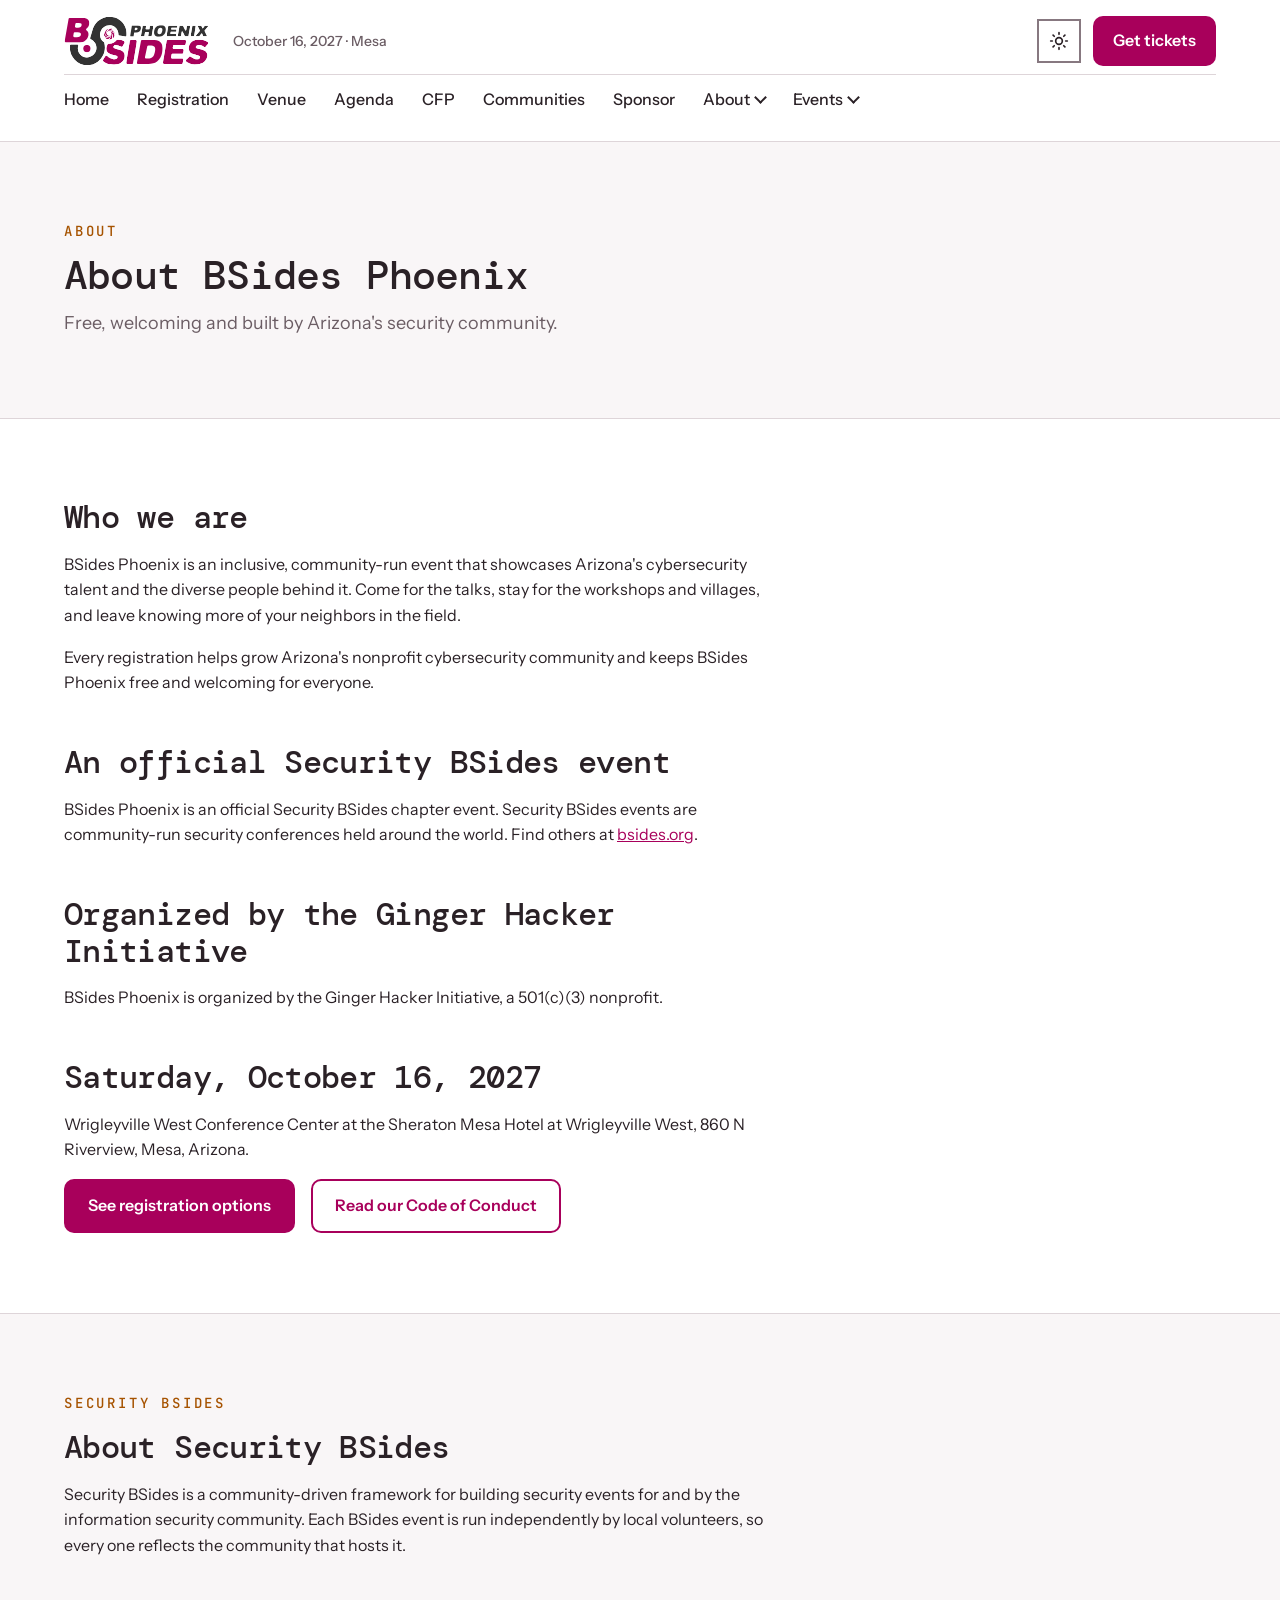
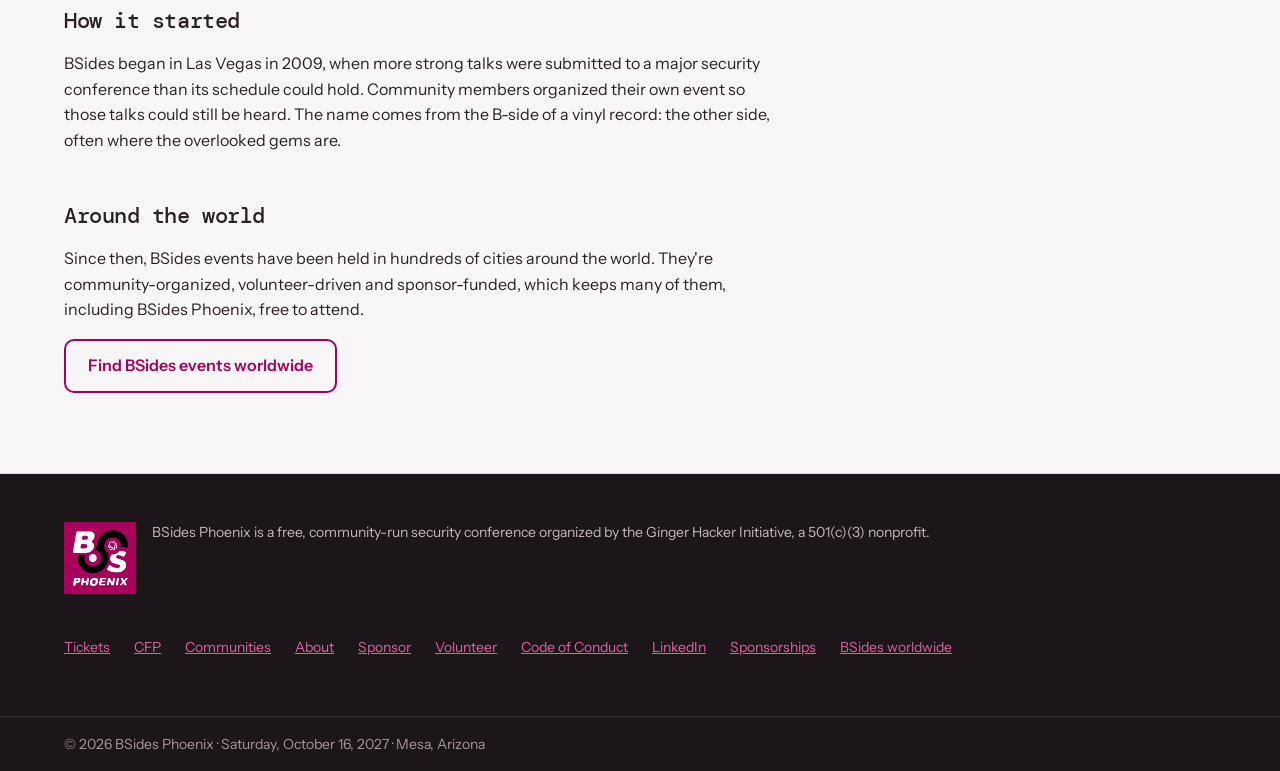
==== about/index.html @ 87bfc8dd "About page: add an "About Security BSides" section Covers the worldwide BSides framework, how it sta" ====
<!doctype html>
<html lang="en">
<head>
<meta charset="utf-8">
<meta name="viewport" content="width=device-width, initial-scale=1">
<!-- Apply a saved light/dark choice before the page is drawn (see assets/js/theme.js) -->
<script>try{var t=localStorage.getItem("bsp-theme");if(t==="light"||t==="dark")document.documentElement.setAttribute("data-theme",t)}catch(e){}</script>
<!-- Part of the full site preview: keep it out of search results until it goes official (see README) -->
<meta name="robots" content="noindex, nofollow">
<title>About BSides Phoenix · BSides Phoenix 2027</title>
<meta name="description" content="BSides Phoenix is a free, community-run security conference in Mesa, Arizona, organized by the Ginger Hacker Initiative.">
<link rel="preconnect" href="https://fonts.googleapis.com">
<link rel="preconnect" href="https://fonts.gstatic.com" crossorigin>
<link rel="icon" href="../favicon-32.png" sizes="32x32" type="image/png">
<link rel="icon" href="../assets/logo/bsides-phoenix-icon.svg" type="image/svg+xml">
<link rel="apple-touch-icon" href="../apple-touch-icon.png">
<link href="https://fonts.googleapis.com/css2?family=Instrument+Sans:wght@400..700&amp;family=DM+Mono:wght@400;500&amp;family=JetBrains+Mono:wght@500&amp;display=swap" rel="stylesheet">
<link rel="stylesheet" href="../assets/css/site.css">
<script src="../assets/js/theme.js" defer></script>
<script src="../assets/js/nav.js" defer></script>
</head>
<body>
<div class="page">
<a href="#top" class="skip-link">Skip to main content</a>

<!-- Header: the same menu is copied into preview/, cfp/, communities/, about/, events/, sponsor/ and volunteer/. Change all of them together. -->
<header class="site-header site-header--nav">
<div class="site-header__inner">
<a href="../preview/" class="brand">
<img src="../assets/logo/bsides-phoenix-horizontal-color.svg" alt="BSides Phoenix home" width="145" height="50" class="brand__logo brand__logo--light"><img src="../assets/logo/bsides-phoenix-horizontal-white.svg" alt="BSides Phoenix home" width="145" height="50" class="brand__logo brand__logo--dark">
<span class="brand__date">October 16, 2027 · Mesa</span>
</a>
<div class="header-actions">
<button type="button" class="theme-toggle" aria-label="Switch between light and dark mode" hidden>
<svg class="theme-toggle__sun" viewBox="0 0 24 24" fill="none" stroke="currentColor" stroke-width="2" stroke-linecap="round" aria-hidden="true"><circle cx="12" cy="12" r="4"/><path d="M12 2v2M12 20v2M4.9 4.9l1.4 1.4M17.7 17.7l1.4 1.4M2 12h2M20 12h2M4.9 19.1l1.4-1.4M17.7 6.3l1.4-1.4"/></svg>
<svg class="theme-toggle__moon" viewBox="0 0 24 24" fill="none" stroke="currentColor" stroke-width="2" stroke-linecap="round" stroke-linejoin="round" aria-hidden="true"><path d="M20 14.5A8 8 0 0 1 9.5 4a8 8 0 1 0 10.5 10.5z"/></svg>
</button>
<a href="https://www.zeffy.com/en-US/ticketing/bsides-phoenix" class="btn btn-primary btn--compact">Get tickets</a>
<button type="button" class="menu-toggle" aria-expanded="false" aria-controls="site-nav" hidden>Menu</button>
</div>
<nav id="site-nav" class="site-nav" aria-label="Main">
<ul class="site-nav__list">
<li><a href="../preview/" class="nav-link">Home</a></li>
<li><a href="../preview/#registration" class="nav-link">Registration</a></li>
<li><a href="../preview/#venue" class="nav-link">Venue</a></li>
<li><a href="../preview/#agenda" class="nav-link">Agenda</a></li>
<li><a href="../cfp/" class="nav-link">CFP</a></li>
<li><a href="../communities/" class="nav-link">Communities</a></li>
<li><a href="../sponsor/" class="nav-link">Sponsor</a></li>
<li><details class="site-nav__dd"><summary class="nav-link">About</summary>
<ul class="site-nav__menu">
<li><a href="../about/" aria-current="page">About BSides Phoenix</a></li>
<li><a href="../code-of-conduct/">Code of Conduct</a></li>
</ul></details></li>
<li><details class="site-nav__dd"><summary class="nav-link">Events</summary>
<ul class="site-nav__menu">
<li><a href="../events/">Past events</a></li>
</ul></details></li>
</ul>
</nav>
</div>
</header>

<main id="top">
<section class="page-hero">
<div class="wrap stack gap-12">
<p class="eyebrow">About</p>
<h1 class="doc__title">About BSides Phoenix</h1>
<p class="page-hero__lead">Free, welcoming and built by Arizona's security community.</p>
</div>
</section>

<section>
<div class="wrap stack gap-48">
<div class="stack gap-16 measure">
<h2 class="h2">Who we are</h2>
<p class="m-0">BSides Phoenix is an inclusive, community-run event that showcases Arizona's cybersecurity talent and the diverse people behind it. Come for the talks, stay for the workshops and villages, and leave knowing more of your neighbors in the field.</p>
<p class="m-0">Every registration helps grow Arizona's nonprofit cybersecurity community and keeps BSides Phoenix free and welcoming for everyone.</p>
</div>

<div class="stack gap-16 measure">
<h2 class="h2">An official Security BSides event</h2>
<p class="m-0">BSides Phoenix is an official Security BSides chapter event. Security BSides events are community-run security conferences held around the world. Find others at <a href="https://bsides.org">bsides.org</a>.</p>
</div>

<div class="stack gap-16 measure">
<h2 class="h2">Organized by the Ginger Hacker Initiative</h2>
<p class="m-0">BSides Phoenix is organized by the Ginger Hacker Initiative, a 501(c)(3) nonprofit.</p>
</div>

<div class="stack gap-16 measure">
<h2 class="h2">Saturday, October 16, 2027</h2>
<p class="m-0">Wrigleyville West Conference Center at the Sheraton Mesa Hotel at Wrigleyville West, 860 N Riverview, Mesa, Arizona.</p>
<div class="row gap-16">
<a href="../preview/#registration" class="btn btn-primary">See registration options</a>
<a href="../code-of-conduct/" class="btn btn-outline">Read our Code of Conduct</a>
</div>
</div>
</div>
</section>

<section class="band" aria-labelledby="security-bsides">
<div class="wrap stack gap-48">
<div class="stack gap-16 measure">
<p class="eyebrow">Security BSides</p>
<h2 id="security-bsides" class="h2">About Security BSides</h2>
<p class="m-0">Security BSides is a community-driven framework for building security events for and by the information security community. Each BSides event is run independently by local volunteers, so every one reflects the community that hosts it.</p>
</div>

<div class="stack gap-16 measure">
<h3 class="h3">How it started</h3>
<p class="m-0">BSides began in Las Vegas in 2009, when more strong talks were submitted to a major security conference than its schedule could hold. Community members organized their own event so those talks could still be heard. The name comes from the B-side of a vinyl record: the other side, often where the overlooked gems are.</p>
</div>

<div class="stack gap-16 measure">
<h3 class="h3">Around the world</h3>
<p class="m-0">Since then, BSides events have been held in hundreds of cities around the world. They're community-organized, volunteer-driven and sponsor-funded, which keeps many of them, including BSides Phoenix, free to attend.</p>
<div class="row gap-16"><a href="https://bsides.org" class="btn btn-outline">Find BSides events worldwide</a></div>
</div>
</div>
</section>
</main>

<footer class="site-footer on-dark">
<div class="wrap row gap-32 site-footer__inner">
<div class="site-footer__about">
<img src="../assets/logo/bsides-phoenix-badge-magenta.svg" alt="" width="72" height="72" class="site-footer__badge">
<p class="site-footer__text">BSides Phoenix is a free, community-run security conference organized by the Ginger Hacker Initiative, a 501(c)(3) nonprofit.</p>
</div>
<nav aria-label="Footer" class="footer-nav">
<a href="https://www.zeffy.com/en-US/ticketing/bsides-phoenix" class="footer-link">Tickets</a>
<a href="../cfp/" class="footer-link">CFP</a>
<a href="../communities/" class="footer-link">Communities</a>
<a href="../about/" class="footer-link">About</a>
<a href="../sponsor/" class="footer-link">Sponsor</a>
<a href="../volunteer/" class="footer-link">Volunteer</a>
<a href="../code-of-conduct/" class="footer-link">Code of Conduct</a>
<a href="https://www.linkedin.com/company/bsidesphx" class="footer-link">LinkedIn</a>
<a href="mailto:sponsorships@bsidesphoenix.org" class="footer-link">Sponsorships</a>
<a href="https://bsides.org" class="footer-link">BSides worldwide</a>
</nav>
</div>
<div class="site-footer__legal">
<p>© 2026 BSides Phoenix · Saturday, October 16, 2027 · Mesa, Arizona</p>
</div>
</footer>

</div>
</body>
</html>
---- assets/css/site.css ----
/* BSides Phoenix 2027 site styles
   Colours come from the design-token custom properties below.
   Fonts: Instrument Sans (body, nav, buttons), DM Mono (headings, dates,
   venue labels), JetBrains Mono (eyebrows) */

/* ---------- Design tokens ----------
   Names and values match the BSides Phoenix design system (tokens.json).
   orange-text is the light-theme value. Change a colour here, not below. */
:root {
  /* Core brand */
  --phx-magenta: #a8005b;
  --phx-white: #ffffff;
  /* 2027 event theme */
  --event-orange: #f38300;
  --orange-text: #a65300;
  --duotone-orange: #b75012;
  --duotone-magenta: #950050;
  /* Warm charcoal ramp */
  --charcoal-950: #1c1519;
  --charcoal-900: #2a2126;
  --charcoal-800: #3b3036;
  --charcoal-700: #52454c;
  --charcoal-600: #6b5d64;
  --charcoal-500: #877880;
  --charcoal-400: #a5979e;
  --charcoal-300: #c4b8be;
  --charcoal-200: #ded5d9;
  --charcoal-100: #f1ecee;
  --charcoal-50: #f9f6f7;
  /* Magenta ramp */
  --magenta-900: #5c0032;
  --magenta-700: #7f0045;
  --magenta-300: #e0619f;
  --magenta-200: #efa8cb;
  --magenta-100: #f9e0ec;

  /* Type families */
  --font-sans: 'Instrument Sans', 'Helvetica Neue', Arial, sans-serif;
  --font-mono: 'DM Mono', ui-monospace, Menlo, Consolas, monospace;
  --font-code: 'JetBrains Mono', ui-monospace, Menlo, Consolas, monospace;
  /* Page gutter: the side margin every section's content keeps from the screen edge */
  --gutter: 24px;
}
@media (min-width: 641px) { :root { --gutter: 64px; } }

/* ---------- Theme roles ----------
   Named after the design system's semantic tokens. Rules below use these
   for anything that should change in dark mode; fixed brand areas (hero,
   venue, agenda, newsletter, footer) keep their own colours.
   Light values here; dark values in the media query below. Labels (.chip)
   and the Zeffy signup box always sit on white, so they keep light roles. */
:root, .chip, .newsletter__box {
  --surface: var(--phx-white);
  --surface-alt: var(--charcoal-50);
  --ink: var(--charcoal-900);
  --ink-muted: var(--charcoal-600);
  --accent-text: var(--phx-magenta);
  --accent-hover: var(--magenta-700);
  --divider: var(--charcoal-200);
  --border: var(--charcoal-500);
  --focus: var(--phx-magenta);
}
.chip, .newsletter__box { --orange-text: #a65300; color-scheme: light; }
:root { color-scheme: light dark; }

/* Dark mode follows the visitor's device setting. */
/* Dark theme: follows the device setting unless the visitor picked a mode with the
   theme switch (assets/js/theme.js sets data-theme="light" or "dark" on <html>). */
@media (prefers-color-scheme: dark) {
  :root:not([data-theme="light"]) {
    --surface: var(--charcoal-950);
    --surface-alt: var(--charcoal-900);
    --ink: var(--charcoal-100);
    --ink-muted: var(--charcoal-300);
    --accent-text: var(--magenta-300);
    --accent-hover: var(--magenta-200);
    --orange-text: var(--event-orange);
    --divider: var(--charcoal-800);
    --focus: var(--magenta-300);
  }
  /* The agenda band shares the dark page ground, so give it edges. */
  :root:not([data-theme="light"]) .dark { border-top: 1px solid var(--divider); border-bottom: 1px solid var(--divider); }
}
:root[data-theme="dark"] {
  color-scheme: dark;
    --surface: var(--charcoal-950);
    --surface-alt: var(--charcoal-900);
    --ink: var(--charcoal-100);
    --ink-muted: var(--charcoal-300);
    --accent-text: var(--magenta-300);
    --accent-hover: var(--magenta-200);
    --orange-text: var(--event-orange);
    --divider: var(--charcoal-800);
    --focus: var(--magenta-300);
}
:root[data-theme="dark"] .dark { border-top: 1px solid var(--divider); border-bottom: 1px solid var(--divider); }
:root[data-theme="light"] { color-scheme: light; }

/* ---------- Base ---------- */
html { scroll-behavior: smooth; }
/* Respect the device's "reduce motion" setting: no smooth scrolling or animations */
@media (prefers-reduced-motion: reduce) {
  html { scroll-behavior: auto; }
  *, *::before, *::after { transition-duration: 0.01ms !important; animation-duration: 0.01ms !important; }
}
/* "Skip to main content": hidden until a keyboard user tabs to it */
.skip-link {
  position: absolute; left: 16px; top: -100px; z-index: 100;
  background: var(--phx-magenta); color: var(--phx-white); padding: 12px 16px; font-weight: 600; text-decoration: none;
}
.skip-link:focus { top: 16px; color: var(--phx-white); }
body { margin: 0; background: var(--surface); }
a { color: var(--accent-text); }
a:hover { color: var(--accent-hover); }
a:focus-visible, button:focus-visible, input:focus-visible, summary:focus-visible { outline: 2px solid var(--focus); outline-offset: 2px; }
.on-dark :focus-visible { outline-color: var(--magenta-300); }
.on-photo :focus-visible { outline-color: var(--phx-white); }
summary { cursor: pointer; }

.page {
  font-family: var(--font-sans);
  color: var(--ink);
  background: var(--surface);
  font-size: 16px;
  line-height: 1.6;
}

/* ---------- Layout helpers ---------- */
.wrap { max-width: 1200px; margin: 0 auto; padding: 80px var(--gutter); }
.wrap--narrow { max-width: 880px; }
.stack { display: flex; flex-direction: column; }
.row { display: flex; flex-wrap: wrap; }
.items-start { align-items: flex-start; }
.self-start { align-self: flex-start; }
.min-0 { min-width: 0; }
.gap-8 { gap: 8px; }
.gap-12 { gap: 12px; }
.gap-16 { gap: 16px; }
.gap-24 { gap: 24px; }
.gap-32 { gap: 32px; }
.gap-48 { gap: 48px; }
.measure { max-width: 720px; }
.grow { flex-grow: 1; }
.muted { color: var(--ink-muted); }
.m-0 { margin: 0; }
.sr-only { position: absolute; width: 1px; height: 1px; overflow: hidden; clip: rect(0 0 0 0); white-space: nowrap; }

/* ---------- Type ---------- */
/* Eyebrows use JetBrains Mono. It is monospaced, so tracking stays even. */
.eyebrow {
  margin: 0;
  font-family: var(--font-code);
  font-size: 14px;
  line-height: 1.4;
  font-weight: 500;
  letter-spacing: 0.2em;
  text-transform: uppercase;
  color: var(--orange-text);
}
.eyebrow--plain { color: inherit; }
.eyebrow--bright { color: var(--event-orange); }
/* Headings use DM Mono, which comes in 400 and 500 only. */
.h2, .h3, .hero__title, .ticket__price, .note__title, .faq__q, .doc__title, .doc__summary-title, .doc h2 {
  font-family: var(--font-mono); font-weight: 500; letter-spacing: -0.02em;
}
.h2 { margin: 0; font-size: 32px; line-height: 1.15; }
.h3 { margin: 0; font-size: 22px; line-height: 1.3; }
.date-type {
  font-family: var(--font-mono);
  font-size: 22px;
  line-height: 1.2;
  font-weight: 500;
  letter-spacing: -0.01em;
  text-transform: uppercase;
}

/* ---------- Buttons ----------
   Hover keeps the same color (buttons don't change color on hover). */
.btn { text-decoration: none; font-weight: 600; }
.btn-primary, .btn-primary:hover { background: var(--phx-magenta); color: var(--phx-white); padding: 14px 24px; }
.btn-outline, .btn-outline:hover { border: 2px solid var(--accent-text); color: var(--accent-text); padding: 12px 22px; }
.btn-light, .btn-light:hover { background: var(--phx-white); color: var(--phx-magenta); padding: 14px 24px; }
.btn-outline-light, .btn-outline-light:hover { border: 2px solid var(--phx-white); color: var(--phx-white); padding: 12px 26px; }
.btn-primary.btn--compact { padding: 12px 20px; }
.btn-light.btn--wide { padding: 14px 28px; }
.btn-outline.btn--small { padding: 10px 20px; }

/* Location tags (white boxes with orange text) */
.chip {
  display: inline-flex;
  gap: 4px;
  padding: 8px 12px;
  background: var(--phx-white);
  color: var(--orange-text);
  font-family: var(--font-mono);
  font-size: 14px;
  line-height: 1.2;
  text-transform: uppercase;
}
.chips { display: flex; flex-direction: column; align-items: flex-start; gap: 16px; }

/* ---------- Header ---------- */
.site-header { border-bottom: 1px solid var(--divider); background: var(--surface); }
.site-header__inner {
  max-width: 1200px; margin: 0 auto; padding: 16px var(--gutter);
  display: flex; flex-wrap: wrap; align-items: center; justify-content: space-between; gap: 16px;
}
.brand, .brand:hover { display: flex; align-items: center; gap: 24px; text-decoration: none; color: var(--ink); }
.brand__logo { display: block; height: 50px; width: auto; }
.brand__date { font-size: 14px; font-weight: 500; color: var(--ink-muted); }
.main-nav { display: flex; flex-wrap: wrap; align-items: center; gap: 8px 24px; }
.nav-link, .nav-link:hover { color: var(--ink); text-decoration: none; font-weight: 500; padding: 10px 0; }

/* ---------- Hero ---------- */
.hero { position: relative; overflow: hidden; background: linear-gradient(90deg, var(--duotone-orange) 0%, var(--duotone-magenta) 100%); color: var(--phx-white); }
.hero__skyline { position: absolute; left: 0; right: 0; bottom: 0; width: 100%; height: 240px; display: block; }
.hero__inner {
  position: relative; max-width: 1200px; margin: 0 auto; padding: 72px var(--gutter) 280px;
  display: flex; flex-direction: column; align-items: flex-start; gap: 32px;
}
.hero__logo { display: block; width: 360px; max-width: 100%; height: auto; }
.hero__text { display: flex; flex-direction: column; gap: 16px; max-width: 760px; }
.hero__title { margin: 0; font-size: 56px; line-height: 1.05; }
.hero__date { margin: 0; }
.hero__tagline { font-size: 16px; font-weight: 400; white-space: nowrap; }
@media (max-width: 640px) { .hero__date { font-size: 18px; } .hero__tagline { font-size: 14px; } }
@media (max-width: 640px) { .hero__title { font-size: 40px; } }

/* ---------- About ---------- */
.about__intro { flex: 1 1 360px; }
.about__intro .eyebrow { margin-bottom: 12px; }
.about__body { flex: 1 1 480px; }

/* ---------- Tickets ---------- */
.band { background: var(--surface-alt); border-top: 1px solid var(--divider); border-bottom: 1px solid var(--divider); }
.ticket {
  flex: 1 1 300px; min-width: 0; background: var(--surface); border: 1px solid var(--border); padding: 32px 24px;
  display: flex; flex-direction: column; gap: 16px;
}
.ticket--featured { border: 2px solid var(--accent-text); }
.ticket__head { display: flex; justify-content: space-between; align-items: baseline; gap: 12px; flex-wrap: wrap; }
.ticket__price { font-size: 32px; line-height: 1.15; }
.ticket__list { margin: 0; padding-left: 20px; display: flex; flex-direction: column; gap: 8px; }
.ticket__fine { margin: 0; font-size: 14px; line-height: 1.5; color: var(--ink-muted); }
.badge { align-self: flex-start; background: var(--magenta-100); color: var(--charcoal-900); font-size: 14px; font-weight: 500; padding: 4px 12px; }
.badge--strong { background: var(--phx-magenta); color: var(--phx-white); }
.note { flex: 1 1 420px; min-width: 0; background: var(--surface); border-top: 4px solid var(--event-orange); padding: 24px; }
.note__title { margin: 0 0 8px; font-size: 18px; line-height: 1.3; }
.note__text { margin: 0; font-size: 15px; color: var(--ink); }

/* ---------- Key dates ---------- */
.dates { margin: 0; padding: 0; list-style: none; display: flex; flex-wrap: wrap; gap: 0; border-top: 1px solid var(--divider); }
.dates__item {
  flex: 1 1 300px; min-width: 0; padding: 24px 24px 24px 0; border-bottom: 1px solid var(--divider);
  display: flex; flex-direction: column; gap: 8px;
}
.dates__when { color: var(--accent-text); }
.dates__when--event { color: var(--orange-text); }
.dates__what { font-size: 15px; }
.dates__what--event { font-weight: 600; }

/* ---------- Program (dark) ---------- */
.dark { background: var(--charcoal-950); color: var(--charcoal-100); }
.panel {
  flex: 1 1 240px; min-width: 0; background: var(--charcoal-900); border: 1px solid var(--charcoal-700); padding: 24px;
  display: flex; flex-direction: column; gap: 8px;
}
.panel .h3 { color: var(--charcoal-100); }
.agenda__lead { color: var(--charcoal-300); max-width: 720px; }
.panel__text { margin: 0; font-size: 15px; color: var(--charcoal-300); }
.cfp {
  background: var(--magenta-900); padding: 32px 24px;
  display: flex; flex-wrap: wrap; gap: 24px; align-items: center; justify-content: space-between;
}
.cfp__text { flex: 1 1 420px; min-width: 0; display: flex; flex-direction: column; gap: 8px; }
.cfp .h3 { color: var(--phx-white); }
.cfp__body { margin: 0; font-size: 15px; color: var(--phx-white); }

/* ---------- Venue ---------- */
.venue { background: var(--phx-magenta); color: var(--phx-white); }
.venue__inner { align-items: stretch; }
.venue__info { flex: 1 1 420px; min-width: 0; display: flex; flex-direction: column; gap: 24px; align-items: flex-start; }
.venue__blurb { margin: 0; max-width: 520px; }
.venue__map { flex: 1 1 420px; min-width: 0; display: flex; flex-direction: column; gap: 12px; }
.venue__map-frame { display: block; width: 100%; flex: 1 1 auto; min-height: 320px; border: 0; background: var(--charcoal-100); }
.venue__directions, .venue__directions:hover { align-self: flex-start; color: var(--phx-white); font-weight: 600; font-size: 15px; }

/* ---------- Sponsors ---------- */
.sponsors__top { display: flex; flex-wrap: wrap; gap: 48px; align-items: flex-end; justify-content: space-between; }
.sponsors__intro { flex: 1 1 520px; min-width: 0; display: flex; flex-direction: column; gap: 12px; }
.placeholder {
  border: 2px dashed var(--border); min-height: 160px;
  display: flex; align-items: center; justify-content: center;
  color: var(--ink-muted); font-size: 14px; text-align: center; padding: 24px;
}

/* ---------- Supporters ---------- */
.supporters__empty {
  background: var(--surface); border: 2px dashed var(--accent-text); padding: 32px 24px;
  display: flex; flex-wrap: wrap; gap: 24px; align-items: center; justify-content: space-between;
}
.supporters__list {
  margin: 0; padding: 0; list-style: none;
  display: grid; grid-template-columns: repeat(auto-fill, minmax(200px, 1fr)); gap: 12px 24px;
  font-weight: 500;
}

/* ---------- FAQ ---------- */
.band--top { background: var(--surface-alt); border-top: 1px solid var(--divider); }
.rule-top { border-top: 1px solid var(--divider); }
.faq { display: flex; flex-direction: column; border-top: 1px solid var(--divider); }
.faq__item { border-bottom: 1px solid var(--divider); padding: 20px 0; }
.faq__q { font-size: 18px; }
.faq__a { margin: 12px 0 0; color: var(--ink); }

/* ---------- Newsletter ---------- */
.newsletter { background: var(--charcoal-800); color: var(--charcoal-100); }
.newsletter__inner { padding: 64px var(--gutter); align-items: center; justify-content: space-between; }
.half { flex: 1 1 420px; min-width: 0; }
.newsletter .h2 { color: var(--phx-white); }
.newsletter__lead { margin: 0; color: var(--charcoal-300); }
.newsletter__box { background: var(--surface); color: var(--ink); padding: 16px; box-sizing: border-box; }
.newsletter__backup {
  margin-top: 16px; padding-top: 16px; border-top: 1px solid var(--divider);
  display: flex; flex-wrap: wrap; align-items: center; gap: 12px;
}
.newsletter__backup-label { font-size: 14px; color: var(--ink-muted); }

/* ---------- Footer ---------- */
.site-footer { background: var(--charcoal-950); color: var(--charcoal-300); }
.site-footer__inner { padding: 48px var(--gutter); justify-content: space-between; align-items: flex-start; }
.site-footer__about { flex: 1 1 360px; min-width: 0; display: flex; gap: 16px; align-items: flex-start; }
.site-footer__badge { flex: 0 0 72px; display: block; width: 72px; height: 72px; }
.site-footer__text { margin: 0; font-size: 14px; line-height: 1.5; }
.footer-nav { display: flex; flex-wrap: wrap; gap: 8px 24px; font-size: 14px; }
.footer-link, .footer-link:hover { color: var(--magenta-300); padding: 10px 0; }
.site-footer__legal { border-top: 1px solid var(--charcoal-800); }
.site-footer__legal p { max-width: 1200px; margin: 0 auto; padding: 16px var(--gutter); font-size: 14px; color: var(--charcoal-400); }

/* ---------- Landing page (index.html while the full site is at preview/) ---------- */
.landing { min-height: 100vh; box-sizing: border-box; }
.landing__inner { flex-direction: row; flex-wrap: wrap; align-items: center; gap: 48px; padding-top: 64px; padding-bottom: 240px; }
.landing__intro { flex: 1 1 460px; min-width: 0; display: flex; flex-direction: column; align-items: flex-start; gap: 32px; }
.landing__signup { flex: 1 1 380px; min-width: 0; display: flex; flex-direction: column; gap: 12px; }
.landing__signup .h2 { color: var(--phx-white); }
.landing__lead { margin: 0 0 8px; }
@media (max-width: 640px) { .landing__inner { padding-top: 40px; padding-bottom: 200px; } }

/* ---------- Long-form pages (code-of-conduct/) ---------- */
.doc__title { margin: 0; font-size: 40px; line-height: 1.1; }
.doc__summary { background: var(--surface); border-left: 6px solid var(--accent-text); padding: 24px; display: flex; flex-direction: column; gap: 12px; }
.doc__summary-title { margin: 0; font-size: 22px; line-height: 1.3; color: var(--accent-text); }
.doc__summary p { margin: 0; font-size: 17px; }
.doc__toc-title { margin: 0 0 8px; font-size: 14px; font-weight: 600; letter-spacing: 0.1em; text-transform: uppercase; color: var(--ink-muted); }
.doc__toc ul { margin: 0; padding: 0; list-style: none; columns: 2 240px; column-gap: 32px; }
.doc__toc li { padding: 4px 0; break-inside: avoid; }
.doc h2 { margin: 48px 0 12px; font-size: 26px; line-height: 1.2; scroll-margin-top: 16px; }
.doc h2:first-child { margin-top: 0; }
.doc p { margin: 0 0 12px; }
.doc ul { margin: 0 0 12px; padding-left: 22px; display: flex; flex-direction: column; gap: 8px; }
.doc__report { background: var(--surface-alt); border: 1px solid var(--divider); padding: 20px 20px 20px 40px; }
@media (max-width: 640px) { .doc__title { font-size: 32px; } }

/* ---------- Site menu (preview site and its pages) ----------
   Row 1: logo + date, Get tickets, phone Menu button. Row 2: the menu. */
.site-header--nav .site-header__inner { row-gap: 8px; }
.header-actions { display: flex; align-items: center; gap: 12px; margin-left: auto; }
.menu-toggle {
  font: inherit; font-weight: 600; color: var(--ink); background: var(--surface);
  border: 2px solid var(--ink); padding: 10px 16px; cursor: pointer;
}
.menu-toggle[hidden] { display: none; }
.site-nav { flex-basis: 100%; border-top: 1px solid var(--divider); }
.site-nav__list { margin: 0; padding: 0; list-style: none; display: flex; flex-wrap: wrap; align-items: center; gap: 0 28px; }
.site-nav .nav-link { display: inline-block; padding: 12px 0; }
.site-nav .nav-link[aria-current="page"] { font-weight: 700; color: var(--accent-text); }
.site-nav__dd { position: relative; }
.site-nav__dd > summary, .site-nav .site-nav__dd > summary.nav-link { list-style: none; display: inline-flex; align-items: center; gap: 6px; }
.site-nav__dd > summary::-webkit-details-marker { display: none; }
.site-nav__dd > summary::after {
  content: ""; display: inline-block; width: 7px; height: 7px; border-right: 2px solid currentColor; border-bottom: 2px solid currentColor;
  transform: translateY(-2px) rotate(45deg); transition: transform 0.15s;
}
.site-nav__dd[open] > summary::after { transform: translateY(1px) rotate(-135deg); }
.site-nav__menu {
  position: absolute; z-index: 10; top: 100%; left: -16px; min-width: 220px;
  margin: 0; padding: 8px 0; list-style: none;
  background: var(--surface); border: 1px solid var(--divider);
}
.site-nav__menu a, .site-nav__menu a:hover { display: block; padding: 10px 16px; color: var(--ink); text-decoration: none; font-weight: 500; }
.site-nav__menu a:hover { background: var(--surface-alt); }
.site-nav__menu a[aria-current="page"] { color: var(--accent-text); font-weight: 700; }

@media (max-width: 900px) {
  .site-nav__list { flex-direction: column; align-items: stretch; }
  .site-nav__list > li { border-bottom: 1px solid var(--divider); }
  .site-nav .nav-link { display: flex; padding: 14px 0; }
  .site-nav__menu { position: static; border: 0; padding: 0 0 8px 16px; min-width: 0; }
  .site-nav__menu a { padding: 10px 0; }
  .js-nav .site-nav { display: none; }
  .js-nav .site-nav.is-open { display: block; }
}
@media (min-width: 901px) {
  .menu-toggle { display: none; }
}

/* ---------- Light / dark switch (assets/js/theme.js) ---------- */
.theme-toggle {
  display: inline-flex; align-items: center; justify-content: center; width: 44px; height: 44px; padding: 0;
  font: inherit; color: var(--ink); background: transparent; border: 2px solid var(--border); cursor: pointer;
}
.theme-toggle[hidden] { display: none; }
.theme-toggle svg { width: 20px; height: 20px; }
.theme-toggle .theme-toggle__moon { display: none; }
.theme-toggle[data-current="dark"] .theme-toggle__sun { display: none; }
.theme-toggle[data-current="dark"] .theme-toggle__moon { display: block; }
.site-footer .theme-toggle { color: var(--charcoal-100); border-color: var(--charcoal-500); }
/* Header logo: the colour lockup on light grounds, the white lockup on dark,
   following the same rules as the theme (device setting or the visitor's choice). */
.brand__logo--dark { display: none; }
@media (prefers-color-scheme: dark) {
  :root:not([data-theme="light"]) .brand__logo--light { display: none; }
  :root:not([data-theme="light"]) .brand__logo--dark { display: block; }
}
:root[data-theme="dark"] .brand__logo--light { display: none; }
:root[data-theme="dark"] .brand__logo--dark { display: block; }

/* ---------- Simple content pages (cfp/, communities/, about/, events/) ---------- */
.page-hero { background: var(--surface-alt); border-bottom: 1px solid var(--divider); }
.page-hero__lead { margin: 0; font-size: 18px; color: var(--ink-muted); max-width: 720px; }
.fact-list { margin: 0; padding: 0; list-style: none; display: flex; flex-wrap: wrap; border-top: 1px solid var(--divider); }
.fact-list li { flex: 1 1 220px; min-width: 0; padding: 20px 24px 20px 0; border-bottom: 1px solid var(--divider); display: flex; flex-direction: column; gap: 6px; }
.coming-soon { border: 2px dashed var(--border); padding: 24px; color: var(--ink-muted); }
.coming-soon p { margin: 0; }
.panel__link, .panel__link:hover { color: var(--magenta-300); }

/* ---------- Rounded corners ----------
   One place for all corner rounding: change the three sizes on the :root line.
   Logos are left square: the brand says to place them exactly as supplied. */
:root { --radius-sm: 6px; --radius-md: 10px; --radius-lg: 16px; }
.chip, .badge { border-radius: var(--radius-sm); }
.btn, .menu-toggle { border-radius: var(--radius-md); }
.ticket, .note, .panel, .cfp, .venue__map-frame, .placeholder, .supporters__empty,
.newsletter__box, .doc__summary, .doc__report, .site-nav__menu, .coming-soon { border-radius: var(--radius-lg); }
.site-nav__menu { overflow: hidden; }
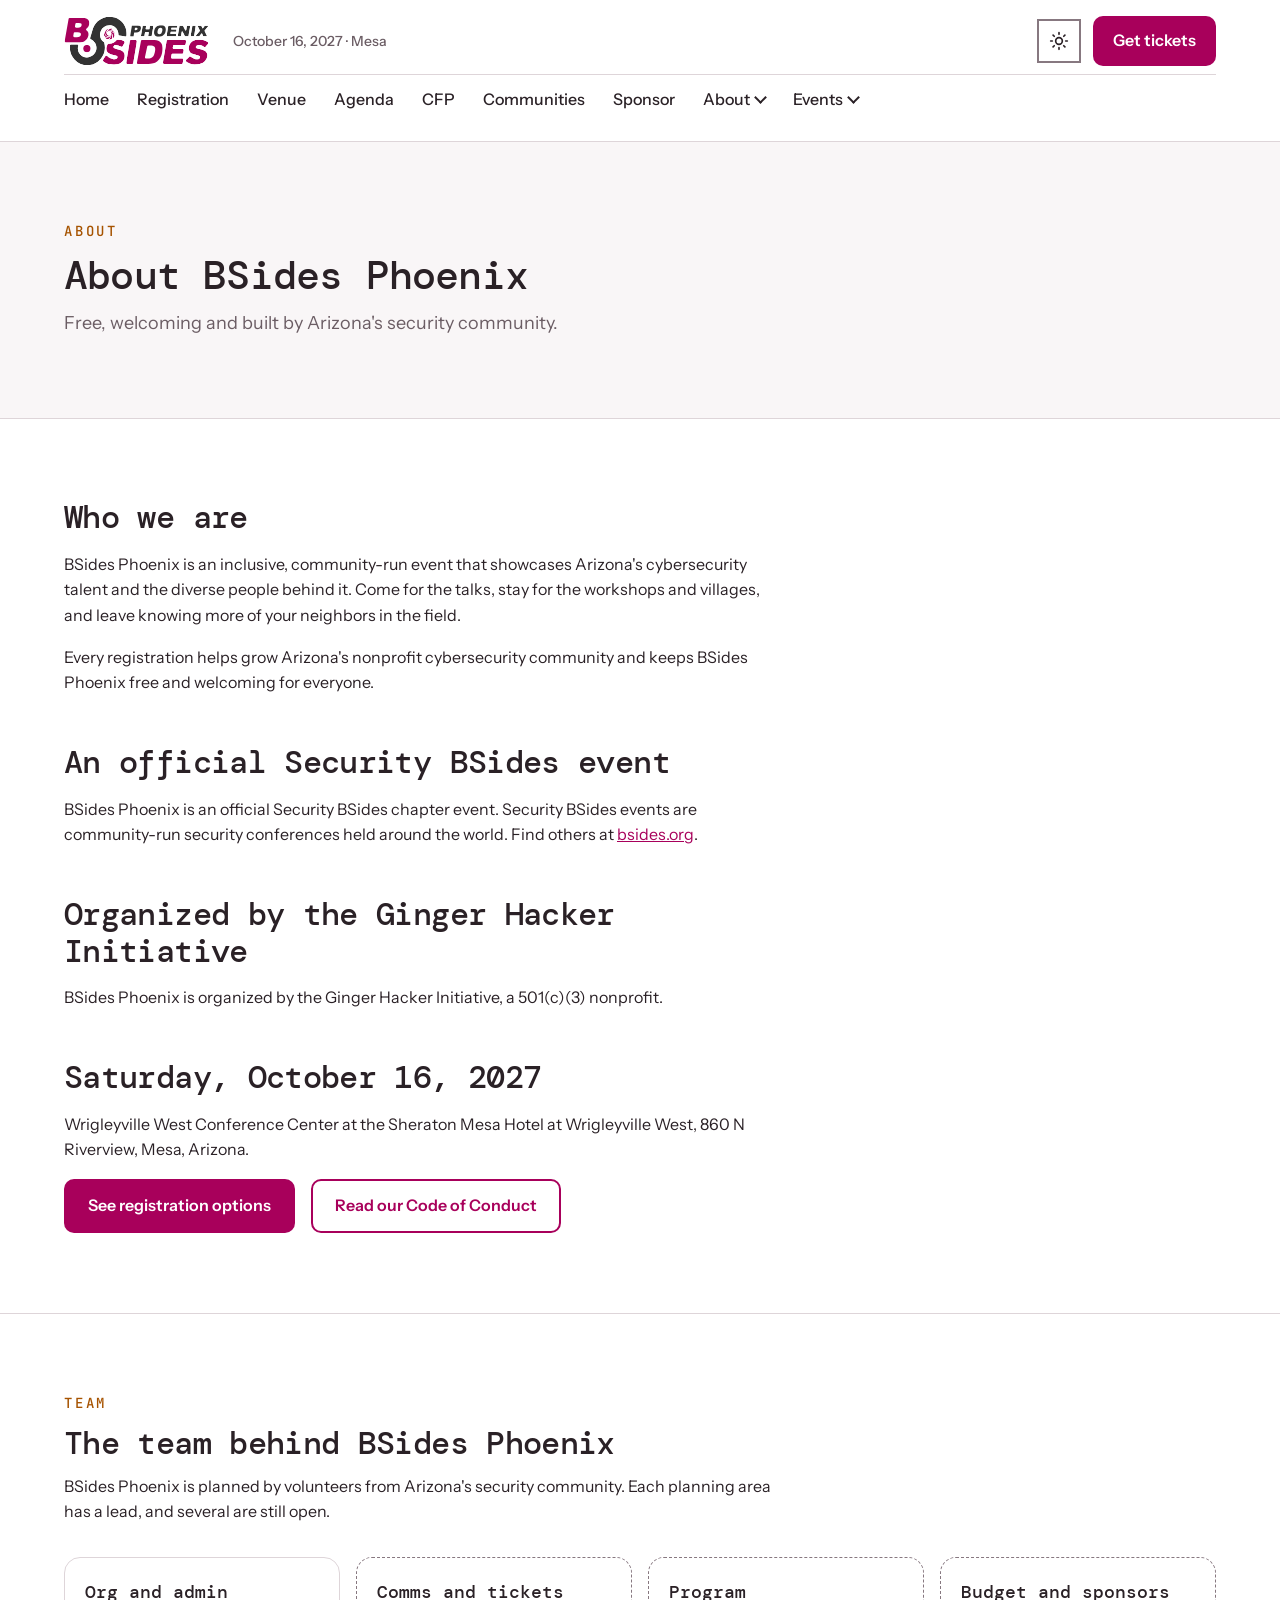
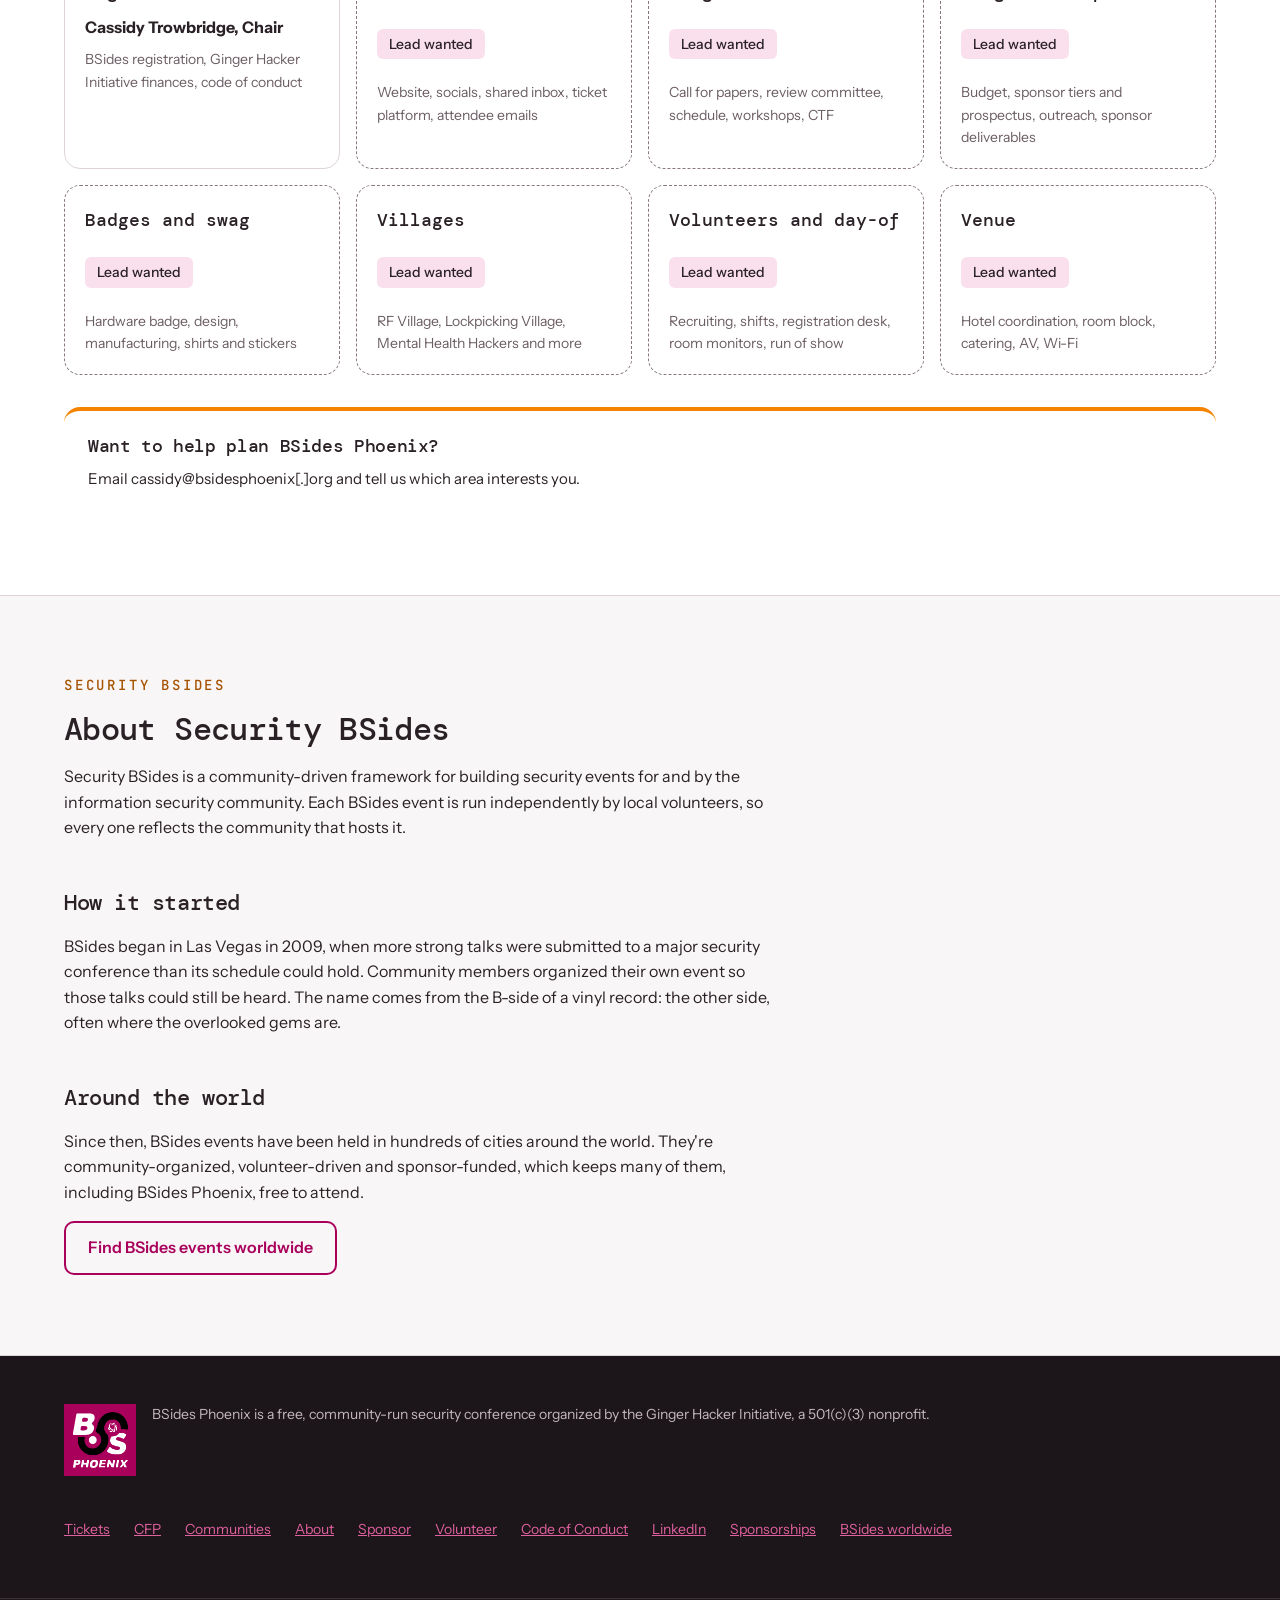
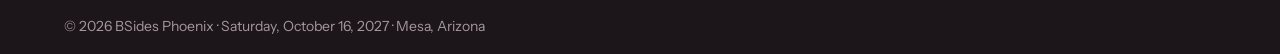
==== commit 5e96444c: "About page: Team section with the Chair and open planning leads Shows Cassidy Trowbridge as Chair (O" ====
--- a/about/index.html
+++ b/about/index.html
@@ -23,7 +23,7 @@
 <div class="page">
 <a href="#top" class="skip-link">Skip to main content</a>
 
-<!-- Header: the same menu is copied into preview/, cfp/, communities/, about/, events/, sponsor/ and volunteer/. Change all of them together. -->
+<!-- Header: the same menu is copied into preview/, cfp/, communities/, about/, events/, sponsor/, volunteer/, sponsors/, partners/ and supporters/. Change all of them together. -->
 <header class="site-header site-header--nav">
 <div class="site-header__inner">
 <a href="../preview/" class="brand">
@@ -51,6 +51,7 @@
 <ul class="site-nav__menu">
 <li><a href="../about/" aria-current="page">About BSides Phoenix</a></li>
 <li><a href="../code-of-conduct/">Code of Conduct</a></li>
+<li><a href="../supporters/">Supporters</a></li>
 </ul></details></li>
 <li><details class="site-nav__dd"><summary class="nav-link">Events</summary>
 <ul class="site-nav__menu">
@@ -95,6 +96,64 @@
 <a href="../preview/#registration" class="btn btn-primary">See registration options</a>
 <a href="../code-of-conduct/" class="btn btn-outline">Read our Code of Conduct</a>
 </div>
+</div>
+</div>
+</section>
+
+<!-- Team: add a lead by replacing a card's "Lead wanted" badge with
+     <p class="team-card__name">Name, Lead</p> and removing team-card--open -->
+<section class="rule-top" aria-labelledby="team">
+<div class="wrap stack gap-32">
+<div class="stack gap-12 measure">
+<p class="eyebrow">Team</p>
+<h2 id="team" class="h2">The team behind BSides Phoenix</h2>
+<p class="m-0">BSides Phoenix is planned by volunteers from Arizona's security community. Each planning area has a lead, and several are still open.</p>
+</div>
+<ul class="team-grid" role="list">
+<li class="team-card">
+<h3 class="team-card__area">Org and admin</h3>
+<p class="team-card__name">Cassidy Trowbridge, Chair</p>
+<p class="team-card__desc">BSides registration, Ginger Hacker Initiative finances, code of conduct</p>
+</li>
+<li class="team-card team-card--open">
+<h3 class="team-card__area">Comms and tickets</h3>
+<p class="badge">Lead wanted</p>
+<p class="team-card__desc">Website, socials, shared inbox, ticket platform, attendee emails</p>
+</li>
+<li class="team-card team-card--open">
+<h3 class="team-card__area">Program</h3>
+<p class="badge">Lead wanted</p>
+<p class="team-card__desc">Call for papers, review committee, schedule, workshops, CTF</p>
+</li>
+<li class="team-card team-card--open">
+<h3 class="team-card__area">Budget and sponsors</h3>
+<p class="badge">Lead wanted</p>
+<p class="team-card__desc">Budget, sponsor tiers and prospectus, outreach, sponsor deliverables</p>
+</li>
+<li class="team-card team-card--open">
+<h3 class="team-card__area">Badges and swag</h3>
+<p class="badge">Lead wanted</p>
+<p class="team-card__desc">Hardware badge, design, manufacturing, shirts and stickers</p>
+</li>
+<li class="team-card team-card--open">
+<h3 class="team-card__area">Villages</h3>
+<p class="badge">Lead wanted</p>
+<p class="team-card__desc">RF Village, Lockpicking Village, Mental Health Hackers and more</p>
+</li>
+<li class="team-card team-card--open">
+<h3 class="team-card__area">Volunteers and day-of</h3>
+<p class="badge">Lead wanted</p>
+<p class="team-card__desc">Recruiting, shifts, registration desk, room monitors, run of show</p>
+</li>
+<li class="team-card team-card--open">
+<h3 class="team-card__area">Venue</h3>
+<p class="badge">Lead wanted</p>
+<p class="team-card__desc">Hotel coordination, room block, catering, AV, Wi-Fi</p>
+</li>
+</ul>
+<div class="note">
+<h3 class="note__title">Want to help plan BSides Phoenix?</h3>
+<p class="note__text">Email cassidy@bsidesphoenix[.]org and tell us which area interests you.</p>
 </div>
 </div>
 </section>
--- a/assets/css/site.css
+++ b/assets/css/site.css
@@ -266,7 +266,6 @@
   display: flex; flex-direction: column; gap: 8px;
 }
 .panel .h3 { color: var(--charcoal-100); }
-.agenda__lead { color: var(--charcoal-300); max-width: 720px; }
 .panel__text { margin: 0; font-size: 15px; color: var(--charcoal-300); }
 .cfp {
   background: var(--magenta-900); padding: 32px 24px;
@@ -288,11 +287,63 @@
 /* ---------- Sponsors ---------- */
 .sponsors__top { display: flex; flex-wrap: wrap; gap: 48px; align-items: flex-end; justify-content: space-between; }
 .sponsors__intro { flex: 1 1 520px; min-width: 0; display: flex; flex-direction: column; gap: 12px; }
+/* Sponsor tiers: logo boxes sized by tier, biggest first. Each tier's column count
+   sets the box width, so Bronze boxes are a quarter the width of Marquee. */
+.sponsor-tiers { display: flex; flex-direction: column; gap: 32px; }
+.sponsor-tier { display: flex; flex-direction: column; gap: 12px; }
+.sponsor-tier__name {
+  margin: 0; font-family: var(--font-code); font-size: 13px; font-weight: 500;
+  letter-spacing: 0.12em; text-transform: uppercase; color: var(--ink-muted);
+}
+.sponsor-tier__grid { list-style: none; margin: 0; padding: 0; display: grid; gap: 16px; }
+.sponsor-tier__grid--marquee { grid-template-columns: repeat(2, minmax(0, 1fr)); }
+.sponsor-tier__grid--platinum { grid-template-columns: repeat(3, minmax(0, 1fr)); }
+.sponsor-tier__grid--gold { grid-template-columns: repeat(4, minmax(0, 1fr)); }
+.sponsor-tier__grid--silver { grid-template-columns: repeat(6, minmax(0, 1fr)); }
+.sponsor-tier__grid--bronze { grid-template-columns: repeat(8, minmax(0, 1fr)); }
+.sponsor-tier__grid--partners { grid-template-columns: repeat(6, minmax(0, 1fr)); }
+.sponsor-slot {
+  display: flex; align-items: center; justify-content: center; text-align: center;
+  border: 2px dashed var(--border); border-radius: var(--radius-md, 10px);
+  color: var(--ink-muted); font-family: var(--font-mono); padding: 8px;
+}
+.sponsor-slot--marquee { min-height: 180px; font-size: 18px; }
+.sponsor-slot--platinum { min-height: 140px; font-size: 16px; }
+.sponsor-slot--gold { min-height: 112px; font-size: 15px; }
+.sponsor-slot--silver { min-height: 88px; font-size: 13px; }
+.sponsor-slot--bronze { min-height: 72px; font-size: 12px; }
+.sponsor-slot--partner { min-height: 88px; font-size: 13px; }
+@media (max-width: 900px) {
+  .sponsor-tier__grid--platinum { grid-template-columns: repeat(2, minmax(0, 1fr)); }
+  .sponsor-tier__grid--gold { grid-template-columns: repeat(3, minmax(0, 1fr)); }
+  .sponsor-tier__grid--silver, .sponsor-tier__grid--partners { grid-template-columns: repeat(4, minmax(0, 1fr)); }
+  .sponsor-tier__grid--bronze { grid-template-columns: repeat(5, minmax(0, 1fr)); }
+}
+@media (max-width: 560px) {
+  .sponsor-tier__grid--marquee { grid-template-columns: minmax(0, 1fr); }
+  .sponsor-tier__grid--gold, .sponsor-tier__grid--silver, .sponsor-tier__grid--partners { grid-template-columns: repeat(2, minmax(0, 1fr)); }
+  .sponsor-tier__grid--bronze { grid-template-columns: repeat(4, minmax(0, 1fr)); }
+  .sponsor-slot--marquee { min-height: 140px; }
+  .sponsor-slot--platinum { min-height: 112px; }
+  .sponsor-slot--gold { min-height: 96px; }
+  .sponsor-slot--silver, .sponsor-slot--partner { min-height: 80px; }
+  .sponsor-slot--bronze { min-height: 64px; font-size: 11px; }
+}
 .placeholder {
   border: 2px dashed var(--border); min-height: 160px;
   display: flex; align-items: center; justify-content: center;
   color: var(--ink-muted); font-size: 14px; text-align: center; padding: 24px;
 }
+
+/* ---------- Team (about/) ---------- */
+.team-grid { list-style: none; margin: 0; padding: 0; display: grid; grid-template-columns: repeat(auto-fill, minmax(min(100%, 260px), 1fr)); gap: 16px; }
+.team-card { border: 1.5px solid var(--divider); border-radius: var(--radius-lg); padding: 20px; display: flex; flex-direction: column; gap: 8px; min-width: 0; }
+.team-card--open { border-style: dashed; border-color: var(--border); }
+.team-card__area { margin: 0; font-family: var(--font-mono); font-size: 18px; font-weight: 500; }
+.team-card__name { margin: 0; font-weight: 700; }
+.team-card__desc { margin: 0; font-size: 14px; color: var(--ink-muted); }
+/* Notes stacked in a column (about/, communities/) keep their natural height */
+.stack > .note { flex: none; }
 
 /* ---------- Supporters ---------- */
 .supporters__empty {
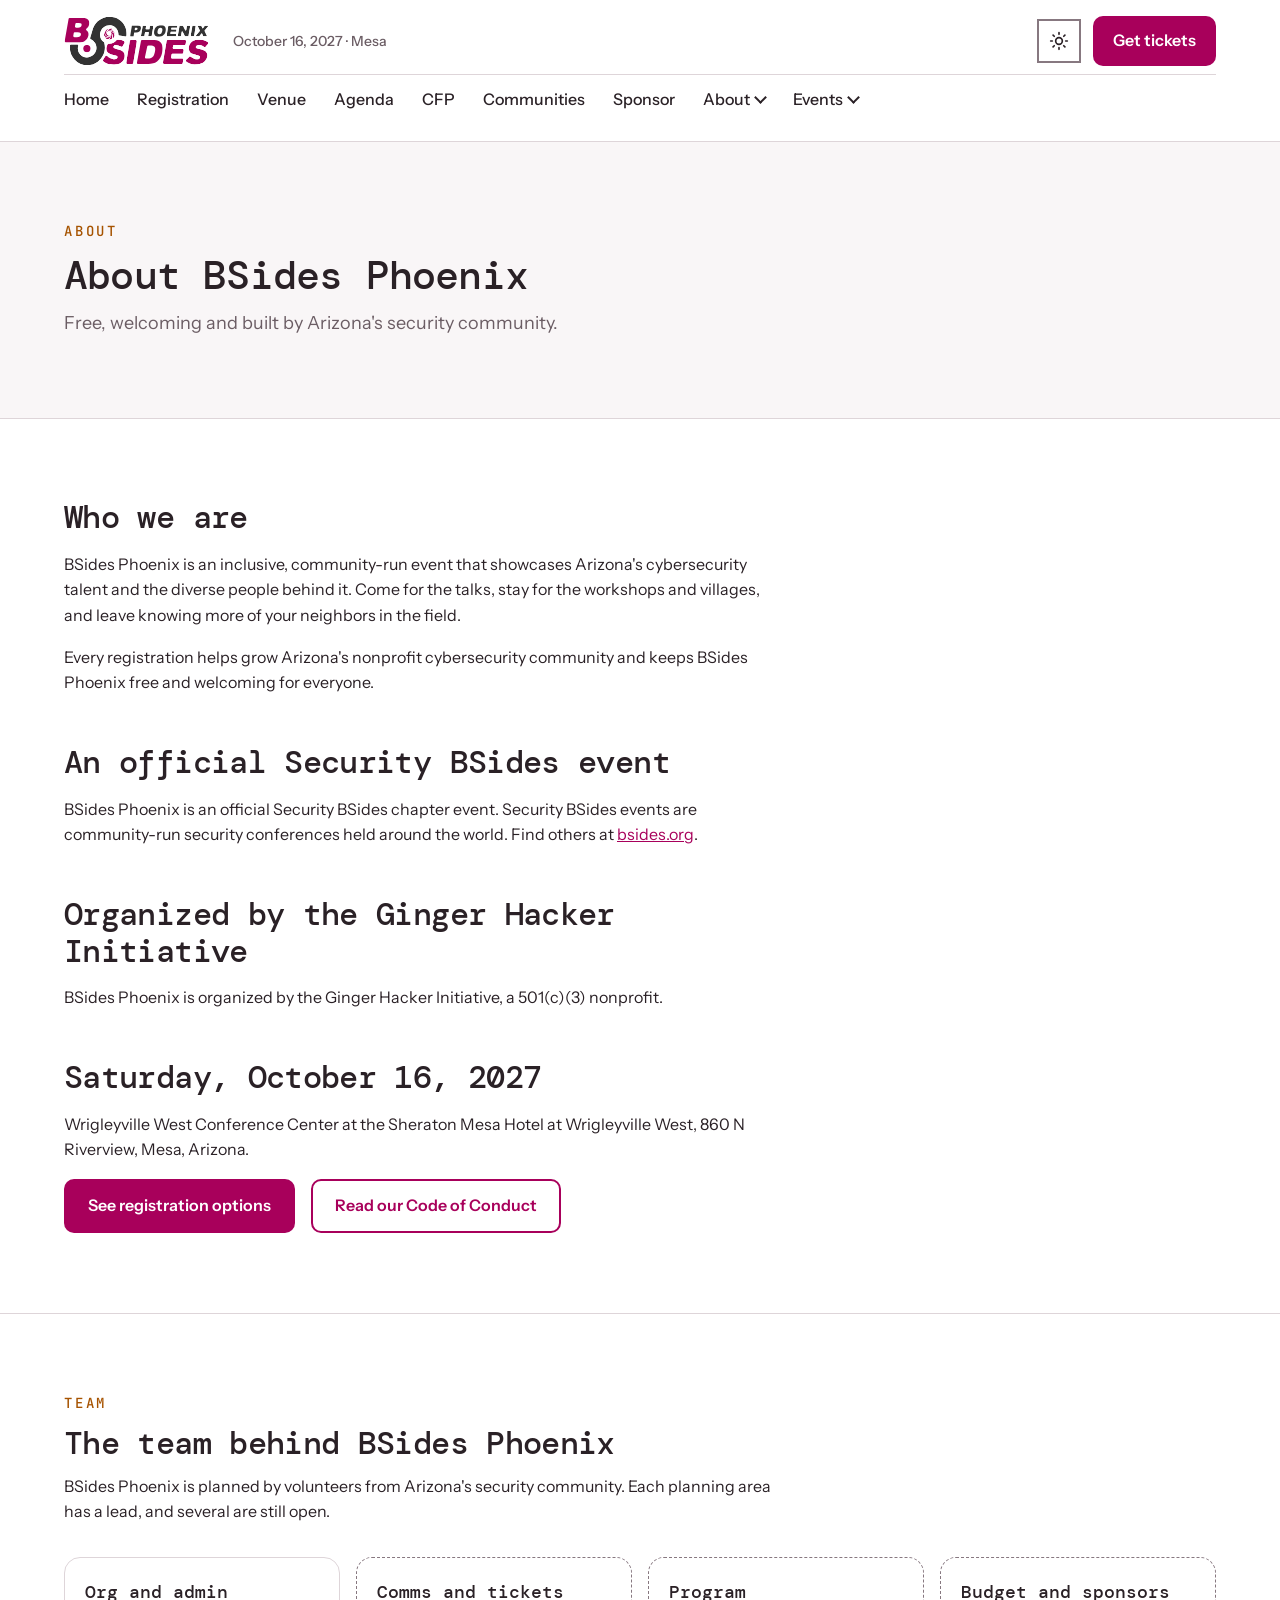
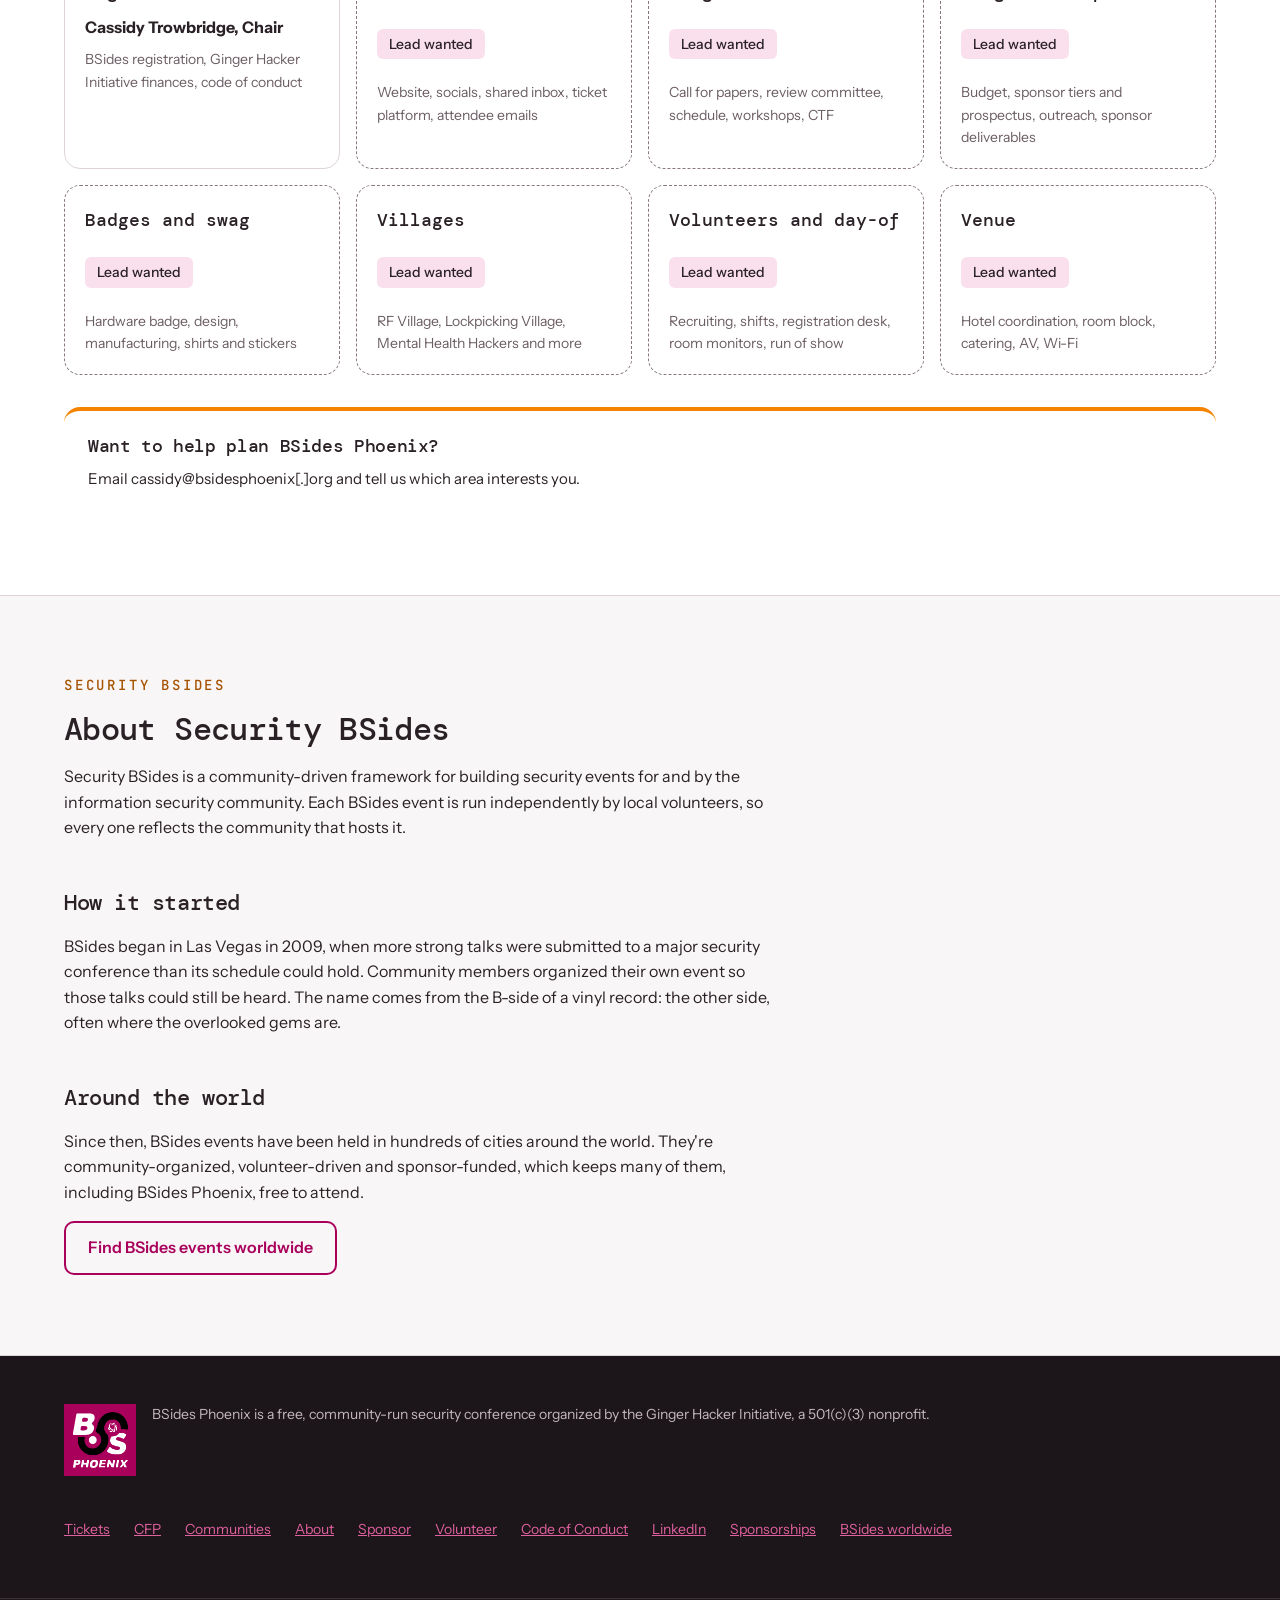
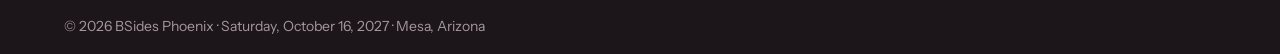
==== commit 8e0f76a3: "Merge 5e96444c7ce7402a7b400da74eee6fc5c02637d9 into b302d97af51215aa1574a6b164e4cdfde959f750" ====
--- a/assets/css/site.css
+++ b/assets/css/site.css
@@ -455,6 +455,37 @@
   .menu-toggle { display: none; }
 }
 
+/* Sticky menu: the header stays at the top while scrolling and gets more compact once the
+   page moves (assets/js/nav.js adds .is-stuck). --header-h keeps in-page links clear of it. */
+html { scroll-padding-top: calc(var(--header-h, 96px) + 16px); }
+.site-header--nav { position: sticky; top: 0; z-index: 50; }
+.site-header--nav.is-stuck { box-shadow: 0 2px 12px rgba(0, 0, 0, 0.12); }
+.site-header--nav.is-stuck .site-header__inner { padding-top: 8px; padding-bottom: 8px; }
+.site-header--nav.is-stuck .brand__logo { height: 36px; }
+.site-header--nav.is-stuck .brand__date { display: none; }
+@media (min-width: 901px) {
+  .site-header--nav.is-stuck .site-nav .nav-link { padding: 8px 0; }
+}
+@media (max-width: 900px) {
+  /* An open phone menu scrolls inside the screen instead of running off the bottom */
+  .site-header--nav.menu-open { max-height: 100vh; max-height: 100dvh; overflow-y: auto; }
+}
+@media (max-width: 480px) {
+  /* Phones: once scrolled, fit the logo and buttons on one line */
+  .site-header--nav.is-stuck:not(.menu-open) .site-header__inner { flex-wrap: nowrap; column-gap: 8px; }
+  .site-header--nav.is-stuck:not(.menu-open) .brand__logo { height: 28px; }
+  .site-header--nav.is-stuck:not(.menu-open) .header-actions { gap: 8px; }
+  .site-header--nav.is-stuck:not(.menu-open) .btn--compact { padding: 10px 14px; white-space: nowrap; }
+  .site-header--nav.is-stuck:not(.menu-open) .menu-toggle { padding: 8px 12px; }
+}
+@media (max-width: 400px) {
+  /* Narrow phones: the light/dark switch waits at the top of the page while scrolled */
+  .site-header--nav.is-stuck:not(.menu-open) .theme-toggle { display: none; }
+}
+@media (prefers-reduced-motion: no-preference) {
+  .site-header--nav .site-header__inner, .site-header--nav .brand__logo { transition: padding 0.2s, height 0.2s; }
+}
+
 /* ---------- Light / dark switch (assets/js/theme.js) ---------- */
 .theme-toggle {
   display: inline-flex; align-items: center; justify-content: center; width: 44px; height: 44px; padding: 0;
